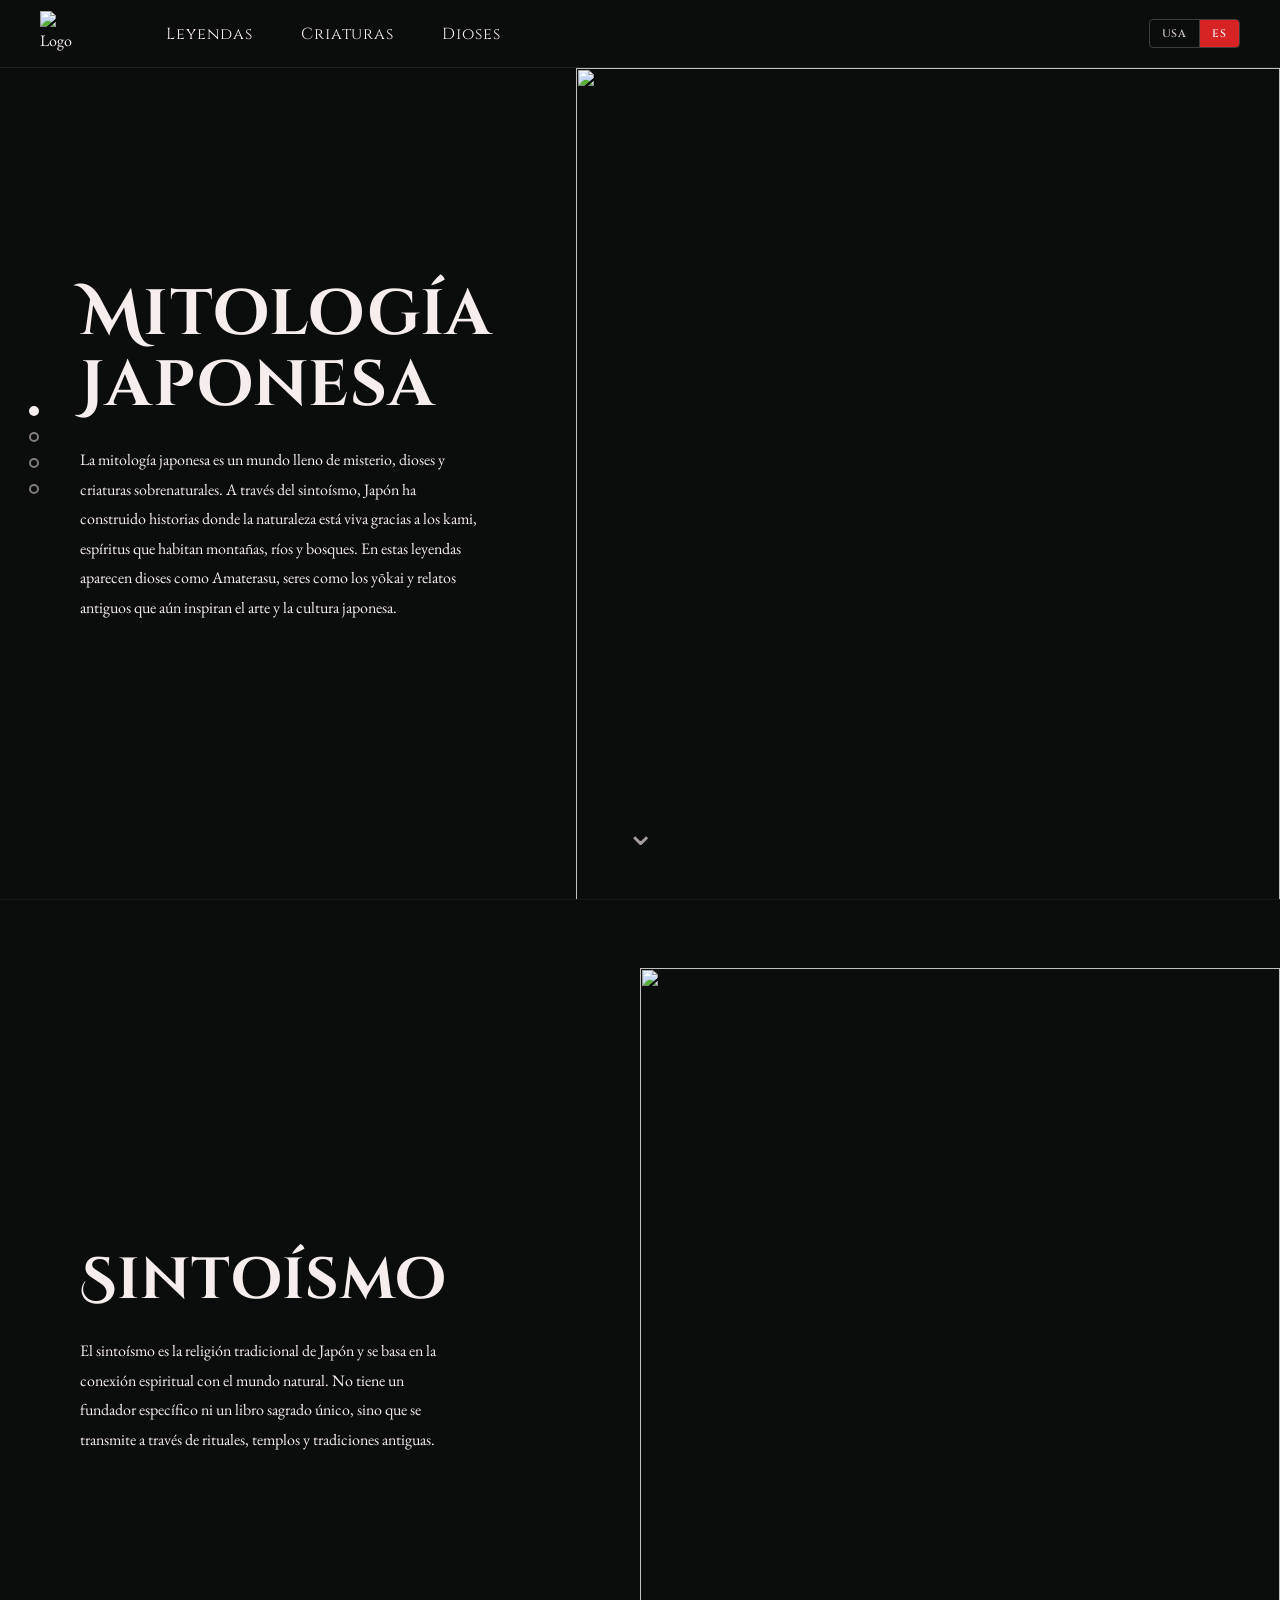
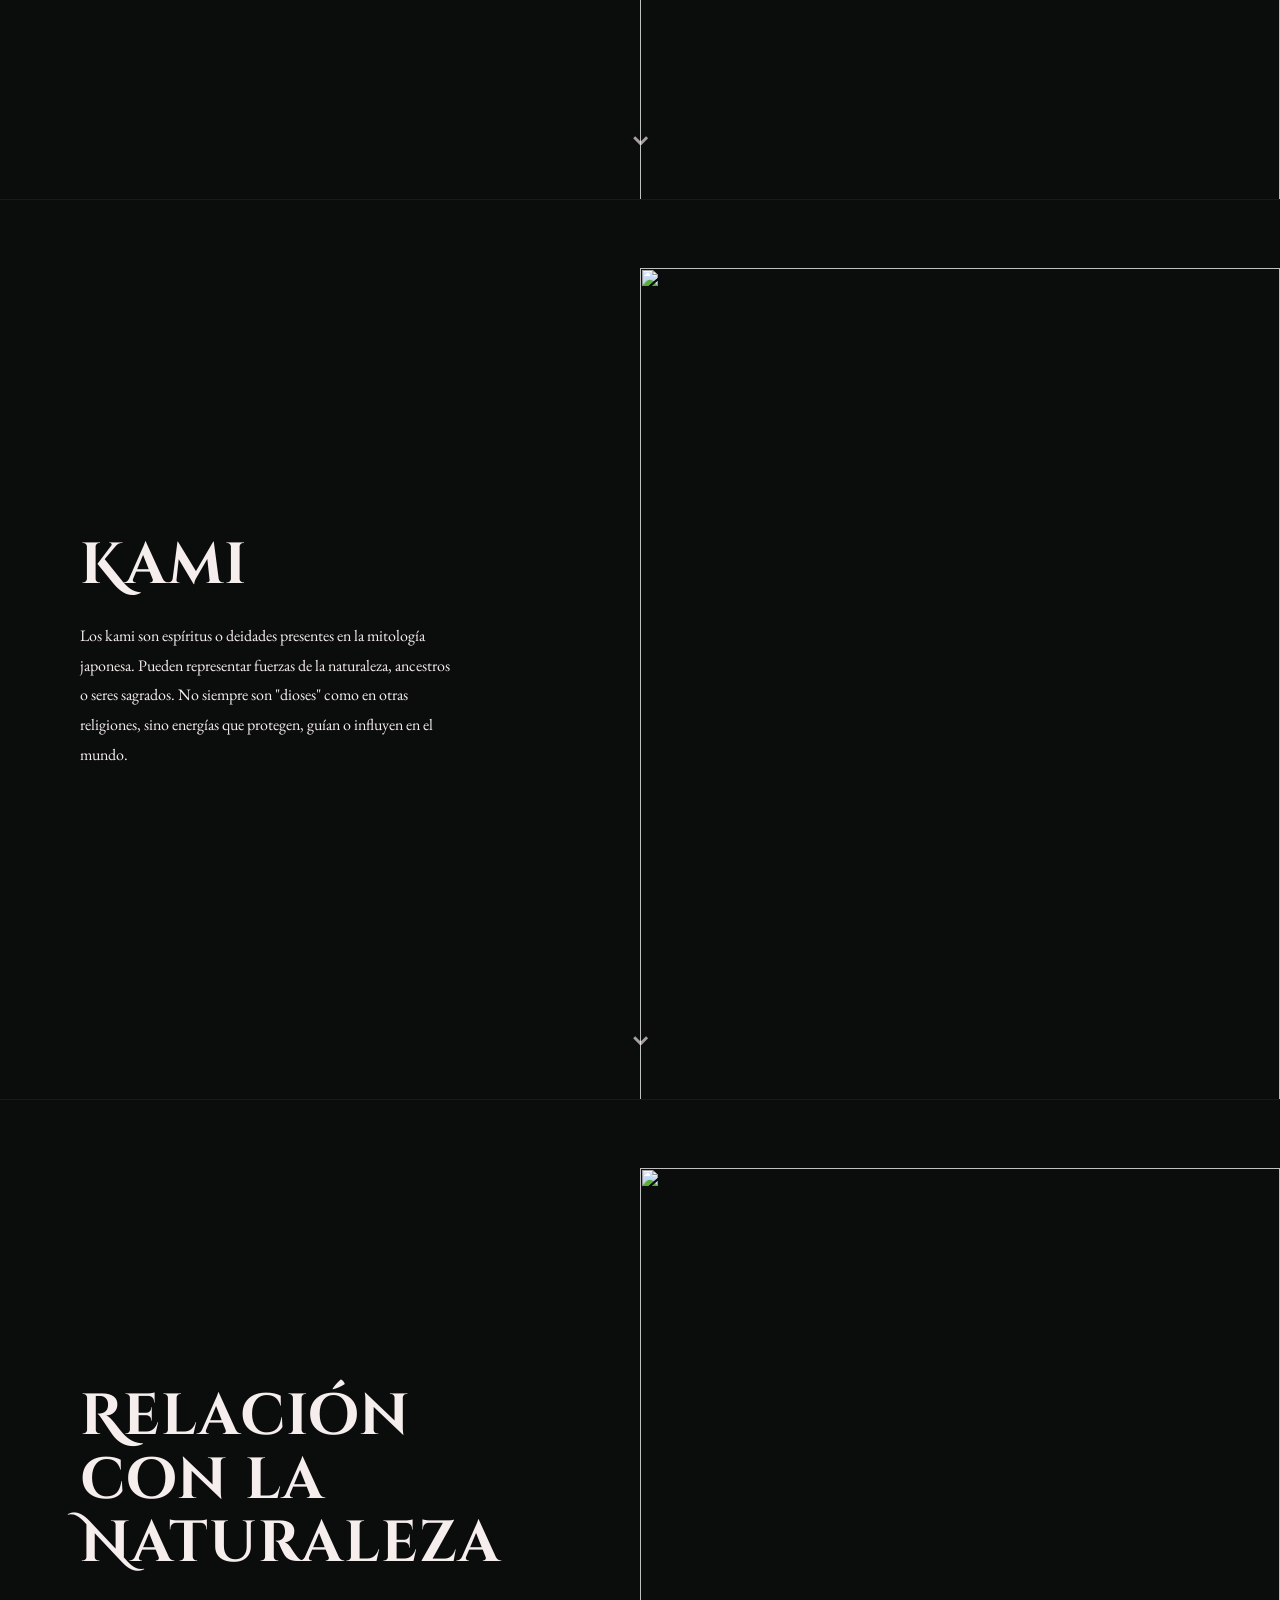
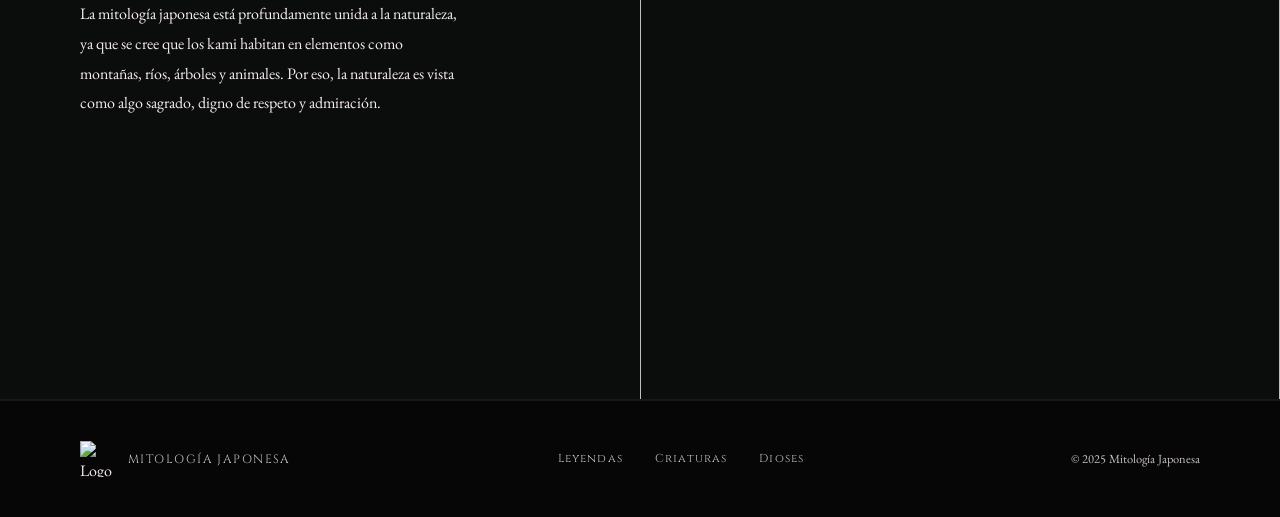
==== index.html @ e68ebcaf "Add files via upload" ====
<!DOCTYPE html>
<html lang="es">
<head>
  <meta charset="UTF-8" />
  <meta name="viewport" content="width=device-width, initial-scale=1.0" />
  <title>Mitología Japonesa — Inicio</title>
  <link rel="preconnect" href="https://fonts.googleapis.com" />
  <link rel="preconnect" href="https://fonts.gstatic.com" crossorigin />
  <link href="https://fonts.googleapis.com/css2?family=Cinzel+Decorative:wght@400;700;900&family=Cinzel:wght@400;600;700&family=EB+Garamond:ital,wght@0,400;0,500;1,400&display=swap" rel="stylesheet" />
  <link rel="stylesheet" href="styles.css" />
  <link rel="stylesheet" href="index.css" />
</head>
<body>

  <!-- Skip link: accesibilidad teclado -->
  <a href="#contenido-principal" class="skip-link">Saltar al contenido</a>

  <!-- ══════════════════════════════════════════════
       HEADER — navegación principal
  ══════════════════════════════════════════════ -->
  <header class="navbar" role="banner">
    <a href="index.html" class="navbar__logo" aria-label="Ir al inicio — Mitología Japonesa">
      <img src="imagenes/Logo.png" alt="Logo Mitología Japonesa" class="navbar__logo-img">
    </a>
    <nav class="navbar__nav" aria-label="Navegación principal">
      <a href="leyendas.html" class="navbar__link">Leyendas</a>
      <a href="criaturas.html" class="navbar__link">Criaturas</a>
      <a href="dioses.html" class="navbar__link">Dioses</a>
    </nav>
    <div class="lang-switch" role="navigation" aria-label="Selector de idioma">
      <a href="en/index.html" class="lang-switch__btn" aria-label="Switch to English">USA</a>
      <span class="lang-switch__sep" aria-hidden="true"></span>
      <span class="lang-switch__btn lang-switch__btn--active" aria-current="true" aria-label="Español seleccionado">ES</span>
    </div>
  </header>

  <!-- Barra lateral de progreso -->
  <aside class="side-nav" aria-label="Navegación de secciones">
    <a href="#inicio"     class="side-nav__dot side-nav__dot--active" title="Inicio" aria-label="Sección: Inicio"></a>
    <a href="#sintoismo"  class="side-nav__dot" title="Sintoísmo"  aria-label="Sección: Sintoísmo"></a>
    <a href="#kami"       class="side-nav__dot" title="Kami"        aria-label="Sección: Kami"></a>
    <a href="#naturaleza" class="side-nav__dot" title="Relación con la Naturaleza" aria-label="Sección: Naturaleza"></a>
  </aside>

  <!-- ══════════════════════════════════════════════
       MAIN — contenido principal
  ══════════════════════════════════════════════ -->
  <main id="contenido-principal">

    <!-- SECCIÓN 1 — HERO / INICIO -->
    <section class="page page--hero" id="inicio" aria-labelledby="titulo-hero">

      <div class="hero__deco" aria-hidden="true">
        <img src="imagenes/Torii-BG.svg" alt="" class="hero__deco-img">
      </div>

      <div class="hero__content">
        <h1 class="hero__title" id="titulo-hero">Mitología<br>Japonesa</h1>
        <p class="hero__body">
          La mitología japonesa es un mundo lleno de misterio, dioses y criaturas sobrenaturales.
          A través del sintoísmo, Japón ha construido historias donde la naturaleza está viva
          gracias a los kami, espíritus que habitan montañas, ríos y bosques. En estas leyendas
          aparecen dioses como Amaterasu, seres como los yōkai y relatos antiguos que aún
          inspiran el arte y la cultura japonesa.
        </p>
      </div>

      <a href="#sintoismo" class="scroll-arrow" aria-label="Ir a la sección Sintoísmo">&#8964;</a>
    </section>


    <!-- SECCIÓN 2 — SINTOÍSMO -->
    <section class="page page--content" id="sintoismo" aria-labelledby="titulo-sintoismo">

      <div class="content__deco content__deco--right" aria-hidden="true">
        <img src="imagenes/yingyang.svg" alt="" class="content__deco-img">
      </div>

      <div class="content__text">
        <h2 class="content__title" id="titulo-sintoismo">Sintoísmo</h2>
        <p class="content__body">
          El sintoísmo es la religión tradicional de Japón y se basa en la conexión espiritual
          con el mundo natural. No tiene un fundador específico ni un libro sagrado único,
          sino que se transmite a través de rituales, templos y tradiciones antiguas.
        </p>
      </div>

      <a href="#kami" class="scroll-arrow" aria-label="Ir a la sección Kami">&#8964;</a>
    </section>


    <!-- SECCIÓN 3 — KAMI -->
    <section class="page page--content" id="kami" aria-labelledby="titulo-kami">

      <div class="content__deco content__deco--right" aria-hidden="true">
        <img src="imagenes/Dragon-kami.svg" alt="" class="content__deco-img">
      </div>

      <div class="content__text">
        <h2 class="content__title" id="titulo-kami">Kami</h2>
        <p class="content__body">
          Los kami son espíritus o deidades presentes en la mitología japonesa. Pueden representar
          fuerzas de la naturaleza, ancestros o seres sagrados. No siempre son "dioses" como en
          otras religiones, sino energías que protegen, guían o influyen en el mundo.
        </p>
      </div>

      <a href="#naturaleza" class="scroll-arrow" aria-label="Ir a la sección Relación con la Naturaleza">&#8964;</a>
    </section>


    <!-- SECCIÓN 4 — RELACIÓN CON LA NATURALEZA -->
    <section class="page page--content" id="naturaleza" aria-labelledby="titulo-naturaleza">

      <div class="content__deco content__deco--right" aria-hidden="true">
        <img src="imagenes/Loto.svg" alt="" class="content__deco-img">
      </div>

      <div class="content__text">
        <h2 class="content__title" id="titulo-naturaleza">Relación<br>con la<br>Naturaleza</h2>
        <p class="content__body">
          La mitología japonesa está profundamente unida a la naturaleza, ya que se cree que
          los kami habitan en elementos como montañas, ríos, árboles y animales. Por eso,
          la naturaleza es vista como algo sagrado, digno de respeto y admiración.
        </p>
      </div>

    </section>

  </main>

  <!-- ══════════════════════════════════════════════
       FOOTER
  ══════════════════════════════════════════════ -->
  <footer class="site-footer" role="contentinfo">
    <div class="site-footer__brand">
      <img src="imagenes/Logo.png" alt="Logo Mitología Japonesa" class="site-footer__logo">
      <span class="site-footer__name">Mitología Japonesa</span>
    </div>
    <nav class="site-footer__nav" aria-label="Navegación secundaria">
      <a href="leyendas.html">Leyendas</a>
      <a href="criaturas.html">Criaturas</a>
      <a href="dioses.html">Dioses</a>
    </nav>
    <p class="site-footer__copy">© 2025 Mitología Japonesa</p>
  </footer>

</body>
</html>
---- styles.css ----
/* ── Variables ──────────────────────────────────── */
:root {
  --negro:       #0B0C0C;
  --crema:       #F6EDED;
  --rojo:        #D72324;
  --texto-dim:   #c8bfbf;
  --nav-h:       68px;
  --font-titulo: 'Cinzel Decorative', serif;
  --font-nav:    'Cinzel', serif;
  --font-cuerpo: 'EB Garamond', serif;
}

/* ── Reset ──────────────────────────────────────── */
*, *::before, *::after { box-sizing: border-box; margin: 0; padding: 0; }

html { scroll-behavior: smooth; font-size: 16px; }

body {
  background-color: var(--negro);
  color: var(--crema);
  font-family: var(--font-cuerpo);
  line-height: 1.75;
  overflow-x: hidden;
}

:focus-visible {
  outline: 3px solid var(--rojo);
  outline-offset: 3px;
  border-radius: 2px;
}

.skip-link {
  position: absolute;
  top: -100%;
  left: 1rem;
  background: var(--rojo);
  color: var(--crema);
  padding: 0.5rem 1.2rem;
  font-family: var(--font-nav);
  font-size: 0.85rem;
  text-decoration: none;
  z-index: 9999;
  border-radius: 0 0 4px 4px;
  transition: top 0.2s;
}
.skip-link:focus { top: 0; }

a { text-decoration: none; color: inherit; }
img { display: block; max-width: 100%; height: auto; }

.sr-only {
  position: absolute; width: 1px; height: 1px;
  padding: 0; margin: -1px; overflow: hidden;
  clip: rect(0,0,0,0); white-space: nowrap; border: 0;
}


/* ══════════════════════════════════════════════════
   NAVBAR 
══════════════════════════════════════════════════ */
.navbar {
  position: fixed;
  top: 0; left: 0; right: 0;
  height: var(--nav-h);
  display: flex;
  align-items: center;
  gap: 3rem;
  padding: 0 2.5rem;
  background-color: var(--negro);
  border-bottom: 1px solid rgba(246,237,237,0.08);
  z-index: 100;
}

.navbar__logo {
  display: flex;
  align-items: center;
  flex-shrink: 0;
}

.navbar__logo-img {
  width: 46px; height: 46px;
  object-fit: contain;
}

.navbar__nav {
  display: flex;
  align-items: center;
  gap: 3rem;
  margin-left: 2rem;
}

.navbar__link {
  font-family: var(--font-nav);
  font-size: 1rem;
  color: var(--crema);
  letter-spacing: 0.06em;
  position: relative;
  transition: color 0.2s;
}
.navbar__link::after {
  content: '';
  position: absolute;
  left: 0; bottom: -3px;
  width: 0; height: 2px;
  background: var(--rojo);
  transition: width 0.25s;
}
.navbar__link:hover        { color: var(--rojo); }
.navbar__link:hover::after { width: 100%; }
.navbar__link--active      { color: var(--rojo); }
.navbar__link--active::after { width: 100%; }


/* ══════════════════════════════════════════════════
   BARRA LATERAL 
══════════════════════════════════════════════════ */
.side-nav {
  position: fixed;
  left: 1.8rem; top: 50%;
  transform: translateY(-50%);
  display: flex;
  flex-direction: column;
  gap: 1rem;
  z-index: 99;
}

.side-nav__dot {
  width: 10px; height: 10px;
  border-radius: 50%;
  border: 2px solid rgba(246,237,237,0.5);
  background: transparent;
  display: block;
  transition: background 0.2s, border-color 0.2s;
}
.side-nav__dot:hover,
.side-nav__dot--active {
  background: var(--crema);
  border-color: var(--crema);
}


/* ══════════════════════════════════════════════════
   PAGE BASE 
══════════════════════════════════════════════════ */
.page {
  min-height: 100vh;
  padding-top: var(--nav-h);
  position: relative;
  display: flex;
  align-items: center;
  border-bottom: 1px solid rgba(246,237,237,0.06);
}

.scroll-arrow {
  position: absolute;
  bottom: 2.2rem; left: 50%;
  transform: translateX(-50%);
  font-size: 2.2rem;
  color: var(--crema);
  opacity: 0.65;
  z-index: 2;
  transition: opacity 0.2s, color 0.2s;
}
.scroll-arrow:hover { opacity: 1; color: var(--rojo); }

.back-arrow {
  position: absolute;
  top: calc(var(--nav-h) + 1.2rem);
  left: 2rem;
  font-size: 2.5rem;
  color: var(--crema);
  font-weight: 300;
  line-height: 1;
  z-index: 10;
  opacity: 0.8;
  transition: color 0.2s, opacity 0.2s;
}
.back-arrow:hover { color: var(--rojo); opacity: 1; }


/* ══════════════════════════════════════════════════
   GALERÍA 
══════════════════════════════════════════════════ */
.page--gallery {
  flex-direction: column;
  justify-content: center;
  align-items: flex-start;
  padding: var(--nav-h) 5rem 4rem;
}

.gallery__title {
  font-family: var(--font-titulo);
  font-size: clamp(2.5rem, 6vw, 6rem);
  color: var(--crema);
  margin-bottom: 3.5rem;
  margin-top: 2rem;
  text-align: center;
  width: 100%;
  letter-spacing: 0.03em;
}

.gallery__grid {
  display: flex;
  justify-content: center;
  align-items: flex-end;
  gap: 3rem;
  width: 100%;
  flex-wrap: wrap;
}

.gallery__card {
  display: flex;
  flex-direction: column;
  align-items: center;
  gap: 1rem;
  cursor: pointer;
  transition: transform 0.25s;
}
.gallery__card:hover { transform: translateY(-8px); }

.gallery__card-img {
  width: 160px; height: 200px;
  object-fit: cover;
  border-radius: 50% 50% 45% 45% / 40% 40% 60% 60%;
  filter: drop-shadow(0 6px 24px rgba(0,0,0,0.7));
  transition: filter 0.25s;
}
.gallery__card:hover .gallery__card-img {
  filter: drop-shadow(0 10px 36px rgba(215,35,36,0.25));
}
.gallery__card-img--circle { border-radius: 50%; height: 160px; }

.gallery__card-name {
  font-family: var(--font-nav);
  font-size: 0.78rem;
  color: var(--crema);
  text-align: center;
  max-width: 180px;
  line-height: 1.5;
  letter-spacing: 0.04em;
}
.gallery__card-name small {
  display: block;
  font-size: 0.7rem;
  color: var(--texto-dim);
  margin-top: 0.2rem;
  font-family: var(--font-cuerpo);
  letter-spacing: 0;
}


/* ══════════════════════════════════════════════════
   DETALLE
══════════════════════════════════════════════════ */
.page--detail {
  padding: var(--nav-h) 5rem 4rem;
  align-items: center;
}

.detail__layout {
  display: flex;
  align-items: center;
  justify-content: space-between;
  gap: 5vw;
  width: 100%;
  max-width: 1200px;
  margin: 0 auto;
}

.detail__text { flex: 1; max-width: 480px; }

.detail__title {
  font-family: var(--font-titulo);
  font-size: clamp(1.6rem, 3.5vw, 3.2rem);
  color: var(--crema);
  line-height: 1.15;
  margin-bottom: 2rem;
  letter-spacing: 0.02em;
}

.detail__body {
  font-family: var(--font-cuerpo);
  font-size: 1.05rem;
  color: var(--crema);
  line-height: 1.85;
}

.detail__img {
  width: 380px; height: 460px;
  object-fit: contain;
  flex-shrink: 0;
  filter: drop-shadow(0 8px 40px rgba(0,0,0,0.9));
}

.detail-dual-col {
  display: flex;
  flex-direction: column;
  align-items: center;
  gap: 1.5rem;
  flex-shrink: 0;
}

.detail__img--sm {
  width: 280px; height: 280px;
  object-fit: contain;
  filter: drop-shadow(0 8px 40px rgba(0,0,0,0.9));
}


/* ══════════════════════════════════════════════════
   FOOTER 
══════════════════════════════════════════════════ */
.site-footer {
  background: #060606;
  border-top: 1px solid rgba(246,237,237,0.07);
  padding: 2.5rem 5rem;
  display: flex;
  align-items: center;
  justify-content: space-between;
  flex-wrap: wrap;
  gap: 1.5rem;
}

.site-footer__brand {
  display: flex;
  align-items: center;
  gap: 0.75rem;
}

.site-footer__logo {
  width: 36px; height: 36px;
  object-fit: contain;
}

.site-footer__name {
  font-family: var(--font-nav);
  font-size: 0.75rem;
  letter-spacing: 0.12em;
  color: var(--texto-dim);
  text-transform: uppercase;
}

.site-footer__nav {
  display: flex;
  gap: 2rem;
  flex-wrap: wrap;
}
.site-footer__nav a {
  font-family: var(--font-nav);
  font-size: 0.72rem;
  letter-spacing: 0.1em;
  color: var(--texto-dim);
  transition: color 0.2s;
}
.site-footer__nav a:hover { color: var(--crema); }

.site-footer__copy {
  font-family: var(--font-cuerpo);
  font-size: 0.78rem;
  color: var(--texto-dim);
}


/* ── BP1: tablets horizontales ≤ 1024px ─────────── */
@media (max-width: 1024px) {
  .navbar__nav            { gap: 2rem; }
  .gallery__grid          { gap: 2rem; }
  .detail__layout         { gap: 3vw; }
  .detail__img            { width: 320px; height: 390px; }
  .detail__img--sm        { width: 230px; height: 230px; }
  .site-footer            { padding: 2rem 3rem; }
}


/* ── BP2: tablets / móviles grandes ≤ 768px ─────── */
@media (max-width: 768px) {
  .navbar              { padding: 0 1.2rem; gap: 1rem; }
  .navbar__nav         { gap: 1.2rem; margin-left: 0; }
  .navbar__link        { font-size: 0.82rem; }

  .side-nav            { display: none; }

  .page--gallery       { padding: var(--nav-h) 1.5rem 3rem; }
  .gallery__title      { font-size: clamp(2.2rem, 7vw, 3.5rem); }
  .gallery__grid       { gap: 1.5rem; justify-content: center; }
  .gallery__card-img   { width: 130px; height: 162px; }

  .page--detail        { padding: var(--nav-h) 1.5rem 3rem; }
  .detail__layout      { flex-direction: column; align-items: center; gap: 2.5rem; }
  .detail__text        { max-width: 100%; }
  .detail__title       { font-size: clamp(1.5rem, 5vw, 2.5rem); }
  .detail__img         { width: 260px; height: 320px; }
  .detail-dual-col     { flex-direction: row; flex-wrap: wrap; justify-content: center; }
  .detail__img--sm     { width: 200px; height: 200px; }

  .site-footer         { flex-direction: column; align-items: center; text-align: center; padding: 2rem 1.5rem; }
  .site-footer__nav    { justify-content: center; }
}


/* ── BP3: móviles ≤ 480px ───────────────────────── */
@media (max-width: 480px) {
  .navbar              { padding: 0 1rem; gap: 0.5rem; }
  .navbar__logo-img    { width: 36px; height: 36px; }
  .navbar__nav         { gap: 0.75rem; }
  .navbar__link        { font-size: 0.72rem; letter-spacing: 0.02em; }

  .gallery__title      { font-size: 2rem; margin-bottom: 2rem; }
  .gallery__grid       { gap: 1rem; }
  .gallery__card-img   { width: 110px; height: 138px; }
  .gallery__card-name  { font-size: 0.68rem; }

  .detail__title       { font-size: 1.5rem; }
  .detail__body        { font-size: 0.95rem; }
  .detail__img         { width: 220px; height: 270px; }
  .detail-dual-col     { flex-direction: column; }
  .detail__img--sm     { width: 180px; height: 180px; }

  .back-arrow          { font-size: 2rem; }
  .scroll-arrow        { font-size: 1.8rem; }
}


/* ══════════════════════════════════════════════════
   SWITCH DE IDIOMA — USA / ES
══════════════════════════════════════════════════ */
.lang-switch {
  display: flex;
  align-items: center;
  margin-left: auto;
  border: 1px solid rgba(246,237,237,0.22);
  border-radius: 4px;
  overflow: hidden;
  flex-shrink: 0;
}

.lang-switch__btn {
  font-family: var(--font-nav);
  font-size: 0.68rem;
  font-weight: 600;
  letter-spacing: 0.08em;
  padding: 0.3rem 0.75rem;
  color: var(--texto-dim);
  background: transparent;
  transition: background 0.2s, color 0.2s;
  white-space: nowrap;
  line-height: 1.6;
}
.lang-switch__btn:hover {
  color: var(--crema);
  background: rgba(246,237,237,0.08);
}
.lang-switch__btn--active {
  background: var(--rojo);
  color: var(--crema);
  pointer-events: none;
  cursor: default;
}
.lang-switch__sep {
  width: 1px;
  align-self: stretch;
  background: rgba(246,237,237,0.22);
  flex-shrink: 0;
}

/* Responsive: switch más pequeño en móvil */
@media (max-width: 480px) {
  .lang-switch__btn { font-size: 0.6rem; padding: 0.25rem 0.55rem; }
}
---- index.css ----
/* ══════════════════════════════════════════════════
   ESTILOS EXCLUSIVOS — index.html
   Secciones: Hero · Sintoísmo · Kami · Naturaleza
   Layout: Flexbox · Imagen fondo + texto superpuesto
══════════════════════════════════════════════════ */

/* ── HERO ───────────────────────────────────────── */
.page--hero { overflow: hidden; }

/* Imagen decorativa lado derecho */
.hero__deco {
  position: absolute;
  right: 0; top: var(--nav-h);
  width: 55%;
  height: calc(100vh - var(--nav-h));
  overflow: hidden;
}

.hero__deco-img {
  width: 100%; height: 100%;
  object-fit: cover;
  object-position: center;
}

/* Texto izquierda — Flexbox columna */
.hero__content {
  position: relative;
  z-index: 2;
  display: flex;
  flex-direction: column;
  gap: 1.5rem;
  padding: 0 2.5rem 4rem 5rem;
  max-width: 520px;
}

.hero__title {
  font-family: var(--font-titulo);
  font-size: clamp(2.2rem, 5vw, 4.5rem);
  color: var(--crema);
  line-height: 1.1;
  letter-spacing: 0.02em;
}

.hero__body {
  font-family: var(--font-cuerpo);
  font-size: 1rem;
  color: var(--crema);
  line-height: 1.85;
  max-width: 400px;
}


/* ── SECCIONES DE CONTENIDO (Sintoísmo, Kami, Naturaleza) ── */
.page--content { overflow: hidden; }

.content__deco--right {
  position: absolute;
  right: 0; top: var(--nav-h);
  width: 50%;
  height: calc(100vh - var(--nav-h));
  overflow: hidden;
}

.content__deco-img {
  width: 100%; height: 100%;
  object-fit: cover;
  object-position: center left;
}

/* Texto izquierda — Flexbox columna */
.content__text {
  position: relative;
  z-index: 2;
  display: flex;
  flex-direction: column;
  gap: 1.5rem;
  padding: 0 2.5rem 4rem 5rem;
  max-width: 500px;
}

.content__title {
  font-family: var(--font-titulo);
  font-size: clamp(2rem, 4.5vw, 4rem);
  color: var(--crema);
  line-height: 1.1;
  letter-spacing: 0.02em;
}

.content__body {
  font-family: var(--font-cuerpo);
  font-size: 1rem;
  color: var(--crema);
  line-height: 1.85;
  max-width: 400px;
}


/* ── Responsive ─────────────────────────────────── */
@media (max-width: 768px) {
  /* Imagen de fondo se atenúa para no tapar el texto */
  .hero__deco,
  .content__deco--right {
    opacity: 0.18;
    width: 100%;
  }
  .hero__content,
  .content__text {
    padding: 2.5rem 2rem 5rem 2rem;
    max-width: 100%;
  }
  .hero__title { font-size: 2.2rem; }
  .content__title { font-size: 2rem; }
}

@media (max-width: 480px) {
  .hero__content,
  .content__text {
    padding: 2rem 1.2rem 4.5rem 1.2rem;
  }
  .hero__title   { font-size: 1.9rem; }
  .content__title { font-size: 1.7rem; }
  .hero__body,
  .content__body  { font-size: 0.92rem; }
}
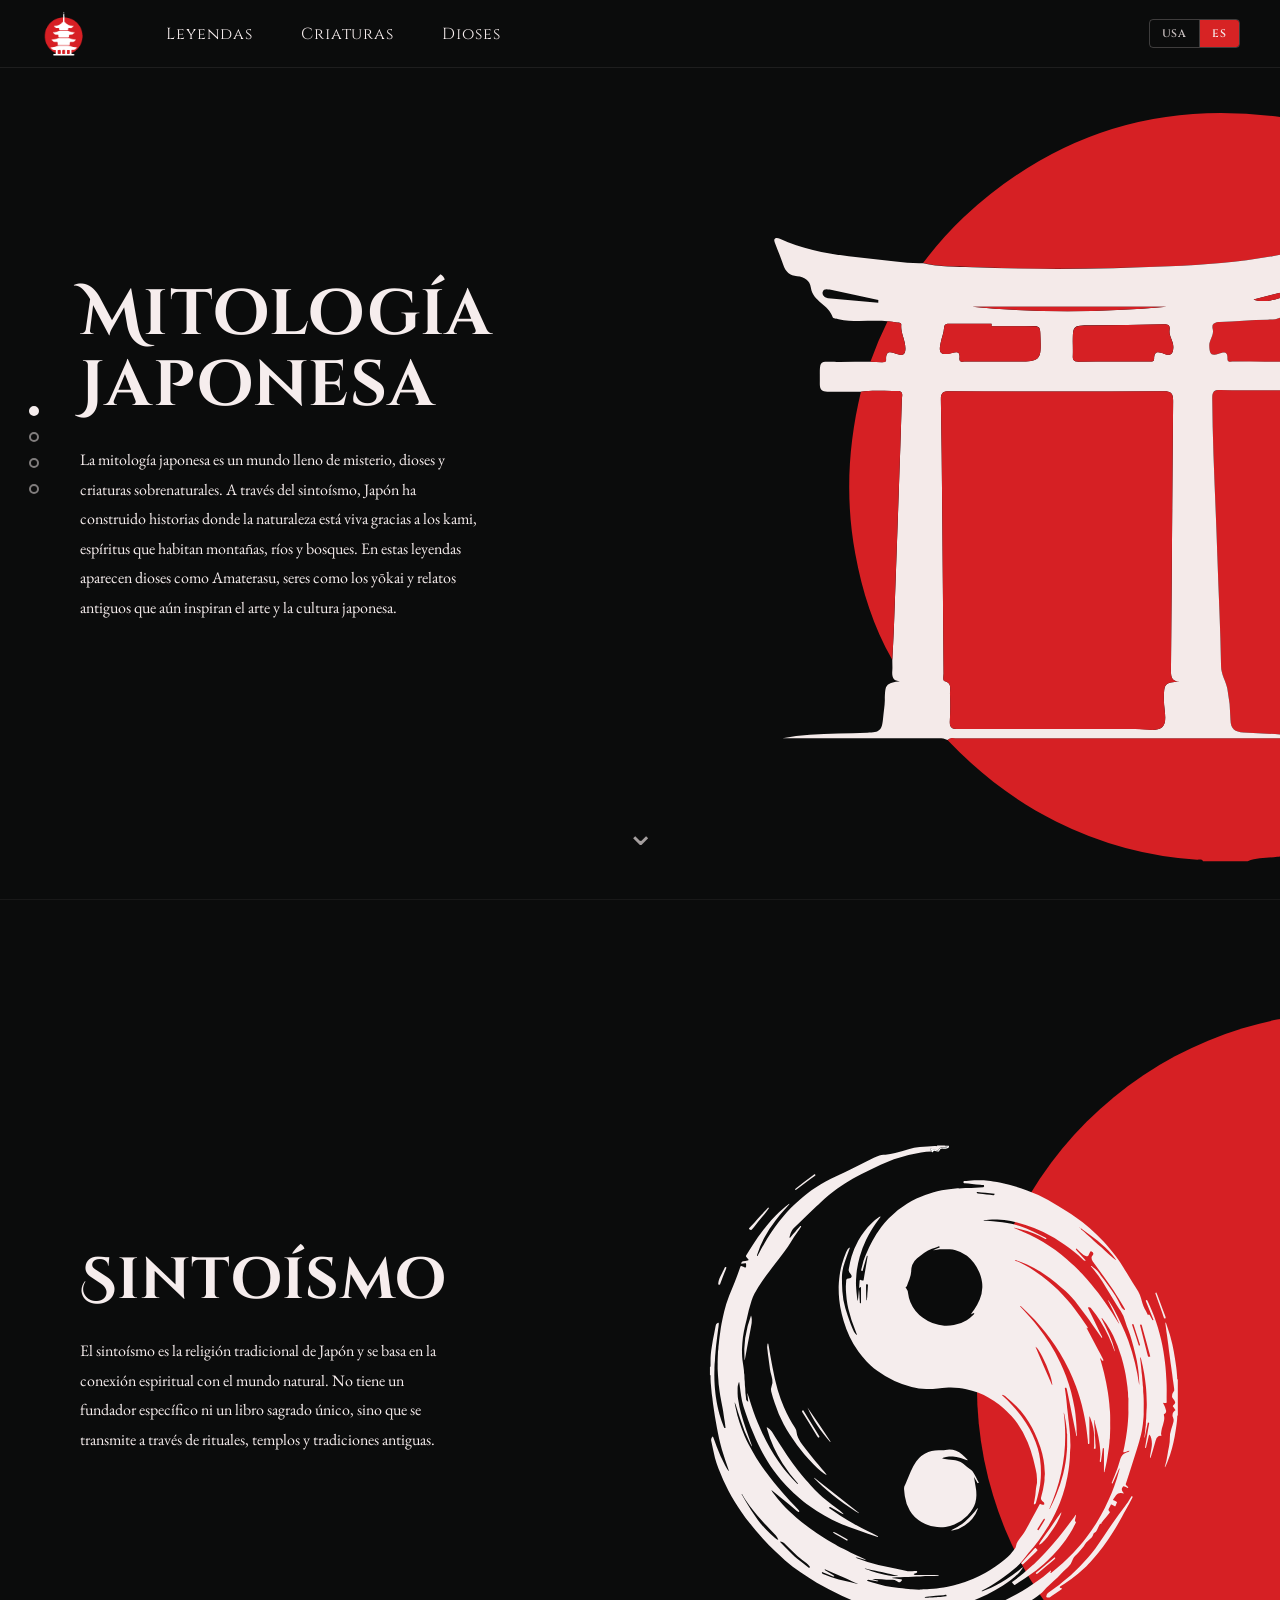
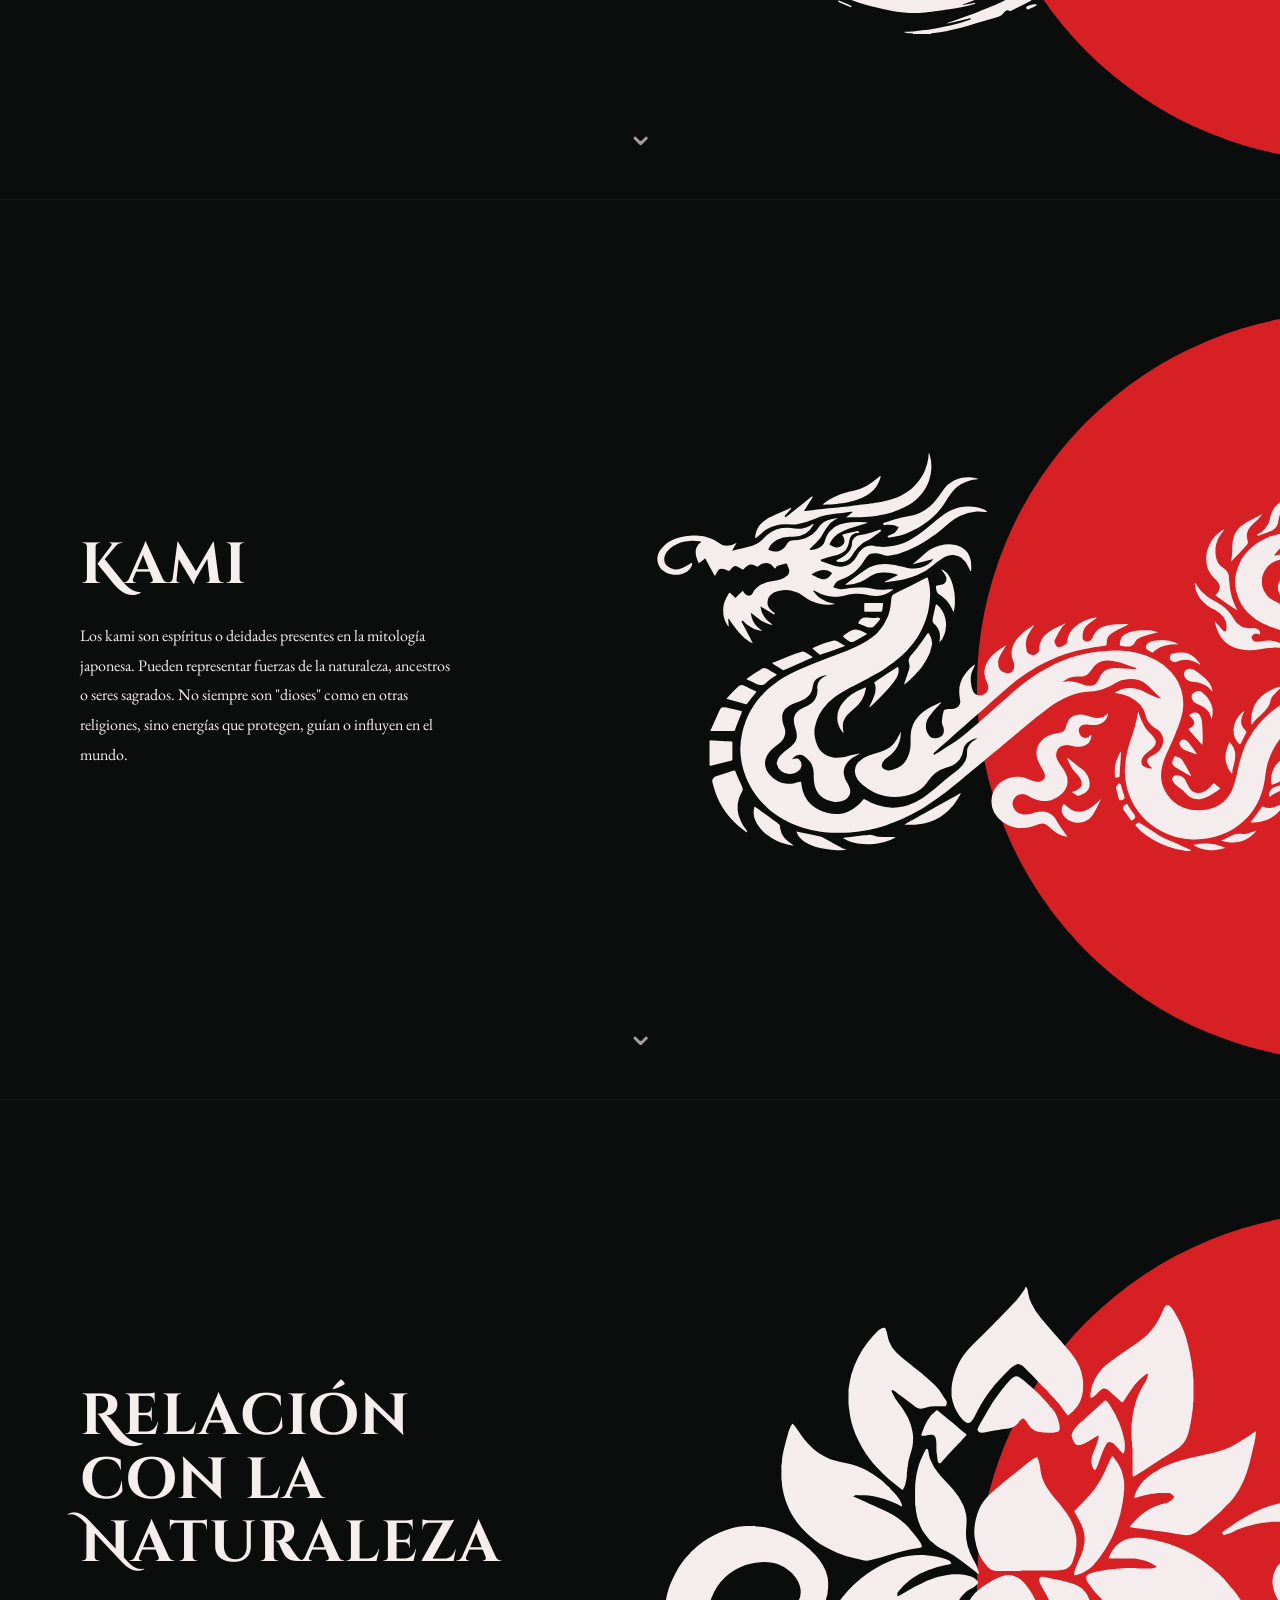
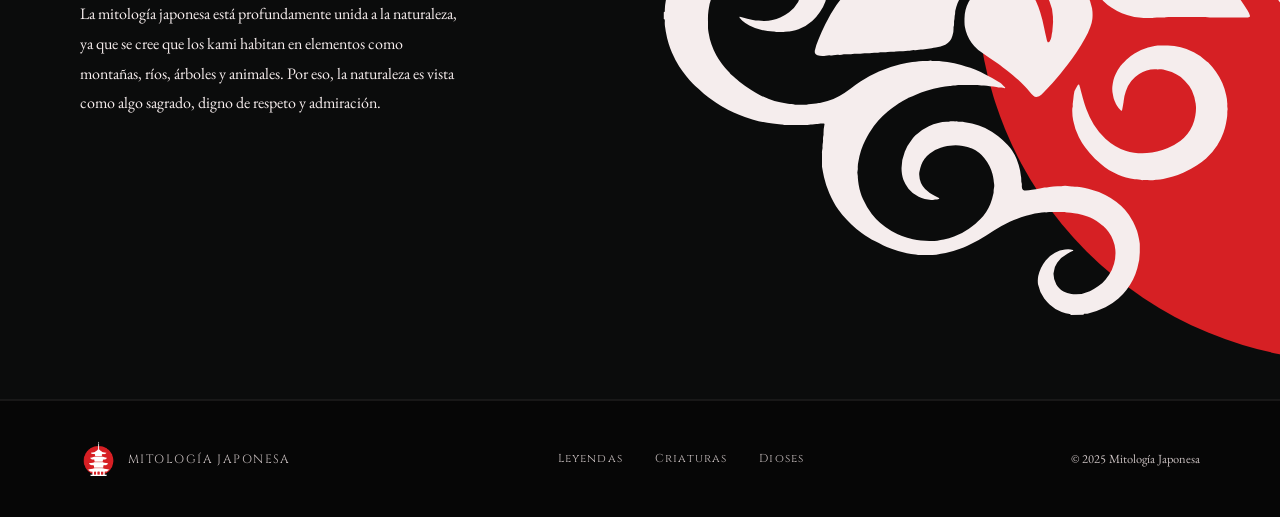
==== commit 7c47b9d5: "Update index.html" ====
--- a/index.html
+++ b/index.html
@@ -20,7 +20,7 @@
   ══════════════════════════════════════════════ -->
   <header class="navbar" role="banner">
     <a href="index.html" class="navbar__logo" aria-label="Ir al inicio — Mitología Japonesa">
-      <img src="imagenes/Logo.png" alt="Logo Mitología Japonesa" class="navbar__logo-img">
+      <img src="Imagenes/Logo.png" alt="Logo Mitología Japonesa" class="navbar__logo-img">
     </a>
     <nav class="navbar__nav" aria-label="Navegación principal">
       <a href="leyendas.html" class="navbar__link">Leyendas</a>
@@ -51,7 +51,7 @@
     <section class="page page--hero" id="inicio" aria-labelledby="titulo-hero">
 
       <div class="hero__deco" aria-hidden="true">
-        <img src="imagenes/Torii-BG.svg" alt="" class="hero__deco-img">
+        <img src="Imagenes/Torii-BG.svg" alt="" class="hero__deco-img">
       </div>
 
       <div class="hero__content">
@@ -73,7 +73,7 @@
     <section class="page page--content" id="sintoismo" aria-labelledby="titulo-sintoismo">
 
       <div class="content__deco content__deco--right" aria-hidden="true">
-        <img src="imagenes/yingyang.svg" alt="" class="content__deco-img">
+        <img src="Imagenes/yingyang.svg" alt="" class="content__deco-img">
       </div>
 
       <div class="content__text">
@@ -93,7 +93,7 @@
     <section class="page page--content" id="kami" aria-labelledby="titulo-kami">
 
       <div class="content__deco content__deco--right" aria-hidden="true">
-        <img src="imagenes/Dragon-kami.svg" alt="" class="content__deco-img">
+        <img src="Imagenes/Dragon-kami.svg" alt="" class="content__deco-img">
       </div>
 
       <div class="content__text">
@@ -113,7 +113,7 @@
     <section class="page page--content" id="naturaleza" aria-labelledby="titulo-naturaleza">
 
       <div class="content__deco content__deco--right" aria-hidden="true">
-        <img src="imagenes/Loto.svg" alt="" class="content__deco-img">
+        <img src="Imagenes/Loto.svg" alt="" class="content__deco-img">
       </div>
 
       <div class="content__text">
@@ -134,7 +134,7 @@
   ══════════════════════════════════════════════ -->
   <footer class="site-footer" role="contentinfo">
     <div class="site-footer__brand">
-      <img src="imagenes/Logo.png" alt="Logo Mitología Japonesa" class="site-footer__logo">
+      <img src="Imagenes/Logo.png" alt="Logo Mitología Japonesa" class="site-footer__logo">
       <span class="site-footer__name">Mitología Japonesa</span>
     </div>
     <nav class="site-footer__nav" aria-label="Navegación secundaria">
